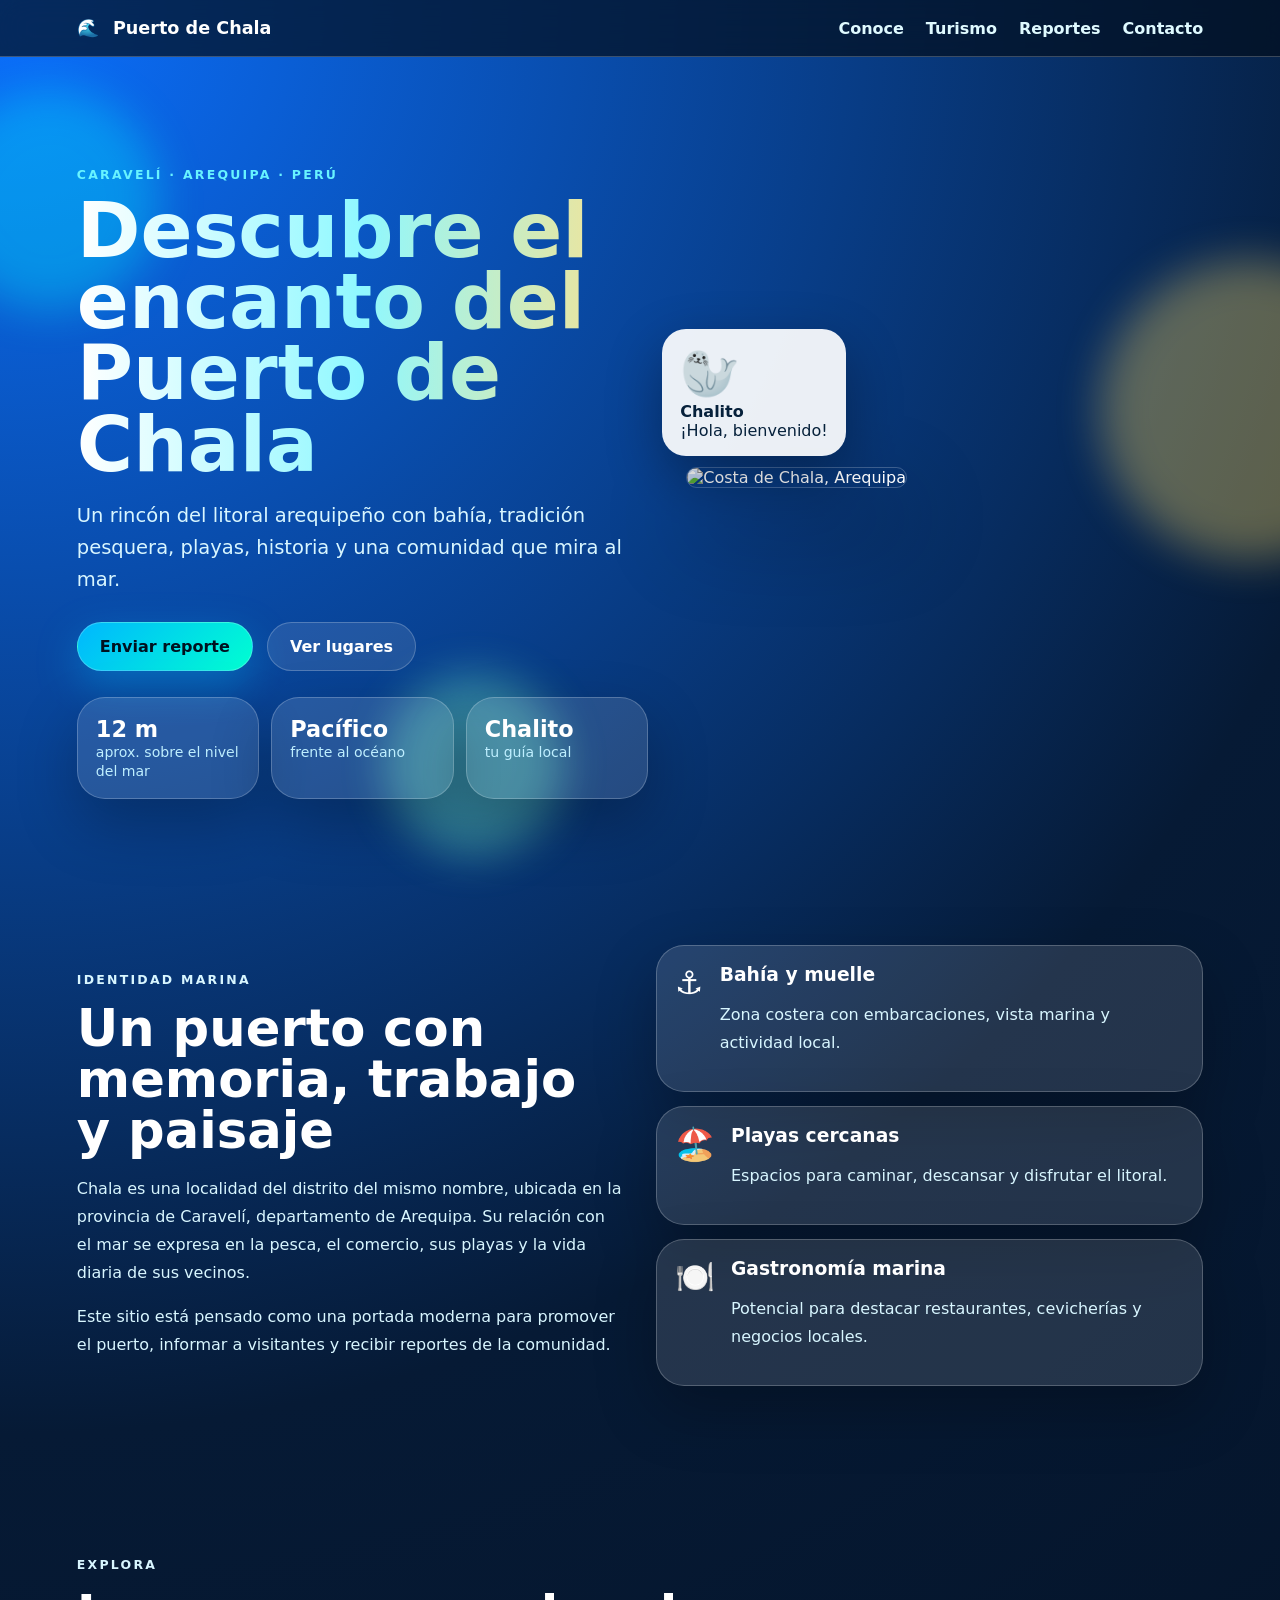
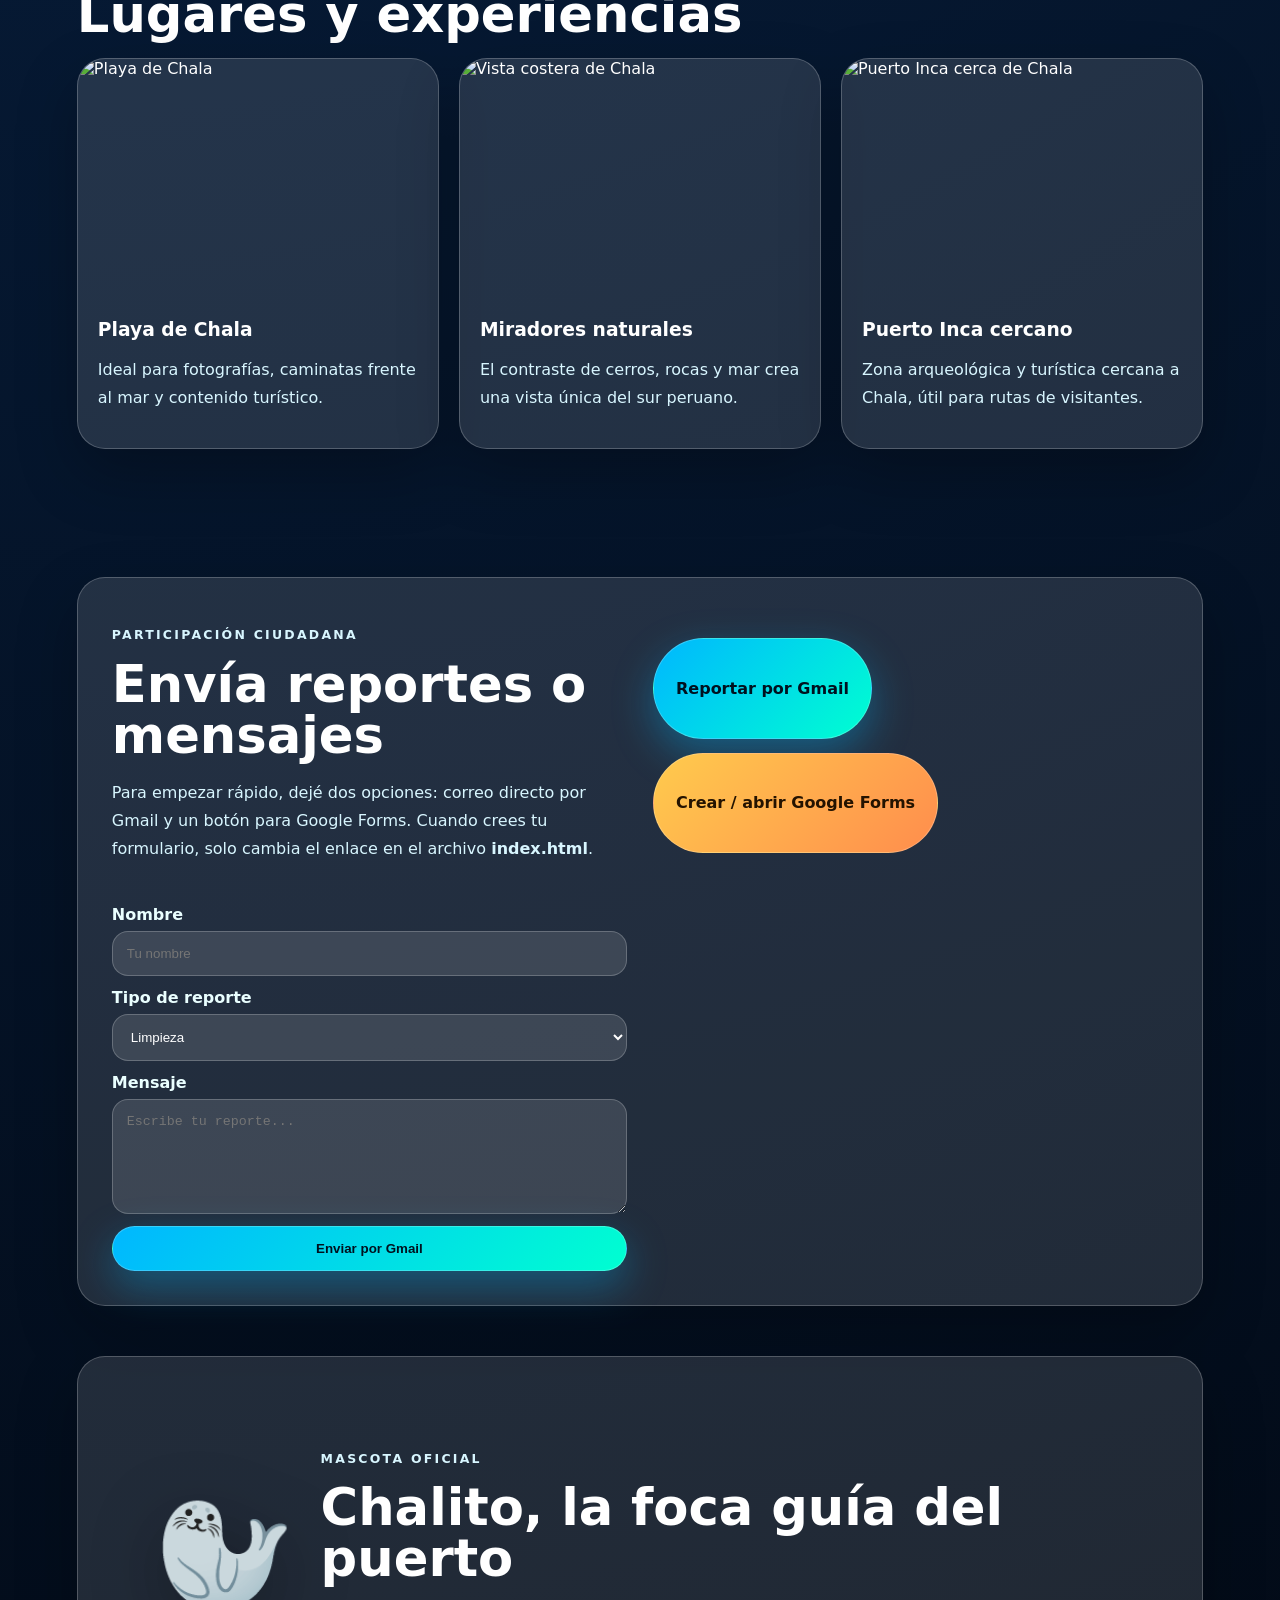
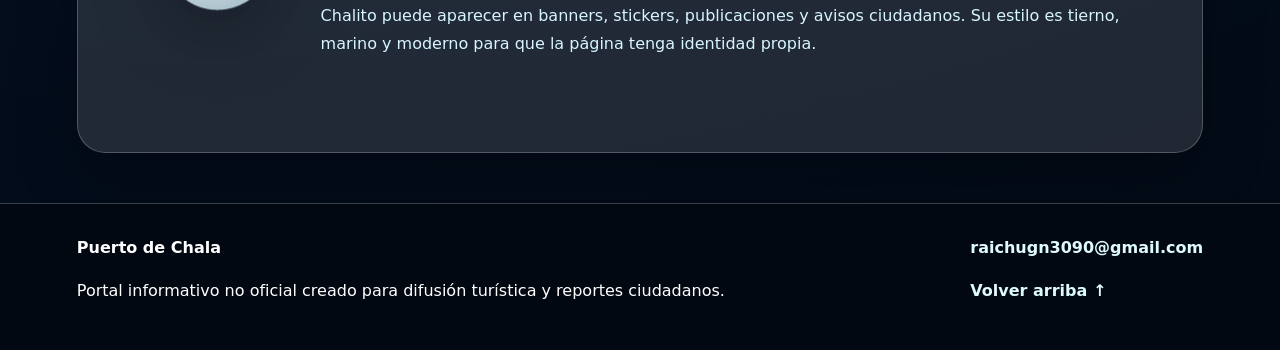
==== index.html @ b6670f64 "Add files via upload" ====
<!DOCTYPE html>
<html lang="es">
<head>
  <meta charset="UTF-8" />
  <meta name="viewport" content="width=device-width, initial-scale=1.0" />
  <title>Puerto de Chala | Mar, historia y comunidad</title>
  <meta name="description" content="Portal moderno del Puerto de Chala, Arequipa: turismo, reportes ciudadanos, historia, playas y contacto." />
  <link rel="preconnect" href="https://images.unsplash.com">
  <link rel="stylesheet" href="styles.css" />
</head>
<body>
  <div class="bg-orbs"><span></span><span></span><span></span></div>
  <header class="site-header">
    <a href="#inicio" class="brand"><span class="brand-icon">🌊</span> Puerto de Chala</a>
    <nav id="nav">
      <a href="#conoce">Conoce</a>
      <a href="#turismo">Turismo</a>
      <a href="#reportes">Reportes</a>
      <a href="#contacto">Contacto</a>
    </nav>
    <button class="menu" aria-label="Abrir menú">☰</button>
  </header>

  <main id="inicio">
    <section class="hero">
      <div class="hero-content">
        <p class="eyebrow">Caravelí · Arequipa · Perú</p>
        <h1>Descubre el encanto del Puerto de Chala</h1>
        <p class="lead">Un rincón del litoral arequipeño con bahía, tradición pesquera, playas, historia y una comunidad que mira al mar.</p>
        <div class="hero-actions">
          <a class="btn primary" href="#reportes">Enviar reporte</a>
          <a class="btn ghost" href="#turismo">Ver lugares</a>
        </div>
        <div class="stats">
          <article><strong>12 m</strong><span>aprox. sobre el nivel del mar</span></article>
          <article><strong>Pacífico</strong><span>frente al océano</span></article>
          <article><strong>Chalito</strong><span>tu guía local</span></article>
        </div>
      </div>
      <div class="hero-card">
        <img src="https://upload.wikimedia.org/wikipedia/commons/thumb/9/98/C%C3%B4te_de_Chala_%28d%C3%A9partement_Arequipa%29_P%C3%A9rou_%286%29.jpg/1280px-C%C3%B4te_de_Chala_%28d%C3%A9partement_Arequipa%29_P%C3%A9rou_%286%29.jpg" alt="Costa de Chala, Arequipa" />
        <div class="seal-mascot" title="Chalito">
          <div class="seal-face">🦭</div>
          <b>Chalito</b>
          <span>¡Hola, bienvenido!</span>
        </div>
      </div>
    </section>

    <section id="conoce" class="section split">
      <div>
        <p class="eyebrow">Identidad marina</p>
        <h2>Un puerto con memoria, trabajo y paisaje</h2>
        <p>Chala es una localidad del distrito del mismo nombre, ubicada en la provincia de Caravelí, departamento de Arequipa. Su relación con el mar se expresa en la pesca, el comercio, sus playas y la vida diaria de sus vecinos.</p>
        <p>Este sitio está pensado como una portada moderna para promover el puerto, informar a visitantes y recibir reportes de la comunidad.</p>
      </div>
      <div class="glass-list">
        <article><span>⚓</span><div><h3>Bahía y muelle</h3><p>Zona costera con embarcaciones, vista marina y actividad local.</p></div></article>
        <article><span>🏖️</span><div><h3>Playas cercanas</h3><p>Espacios para caminar, descansar y disfrutar el litoral.</p></div></article>
        <article><span>🍽️</span><div><h3>Gastronomía marina</h3><p>Potencial para destacar restaurantes, cevicherías y negocios locales.</p></div></article>
      </div>
    </section>

    <section id="turismo" class="section">
      <div class="section-head">
        <p class="eyebrow">Explora</p>
        <h2>Lugares y experiencias</h2>
      </div>
      <div class="cards">
        <article class="card">
          <img src="https://upload.wikimedia.org/wikipedia/commons/thumb/e/ea/C%C3%B4te_de_Chala_%28d%C3%A9partement_Arequipa%29_P%C3%A9rou_%287%29.jpg/1280px-C%C3%B4te_de_Chala_%28d%C3%A9partement_Arequipa%29_P%C3%A9rou_%287%29.jpg" alt="Playa de Chala" />
          <div><h3>Playa de Chala</h3><p>Ideal para fotografías, caminatas frente al mar y contenido turístico.</p></div>
        </article>
        <article class="card">
          <img src="https://upload.wikimedia.org/wikipedia/commons/thumb/f/f3/C%C3%B4te_de_Chala_%28d%C3%A9partement_Arequipa%29_P%C3%A9rou_%2811%29.jpg/1280px-C%C3%B4te_de_Chala_%28d%C3%A9partement_Arequipa%29_P%C3%A9rou_%2811%29.jpg" alt="Vista costera de Chala" />
          <div><h3>Miradores naturales</h3><p>El contraste de cerros, rocas y mar crea una vista única del sur peruano.</p></div>
        </article>
        <article class="card">
          <img src="https://upload.wikimedia.org/wikipedia/commons/thumb/c/c8/Quebrada_de_la_vaca_2017_1.jpg/1280px-Quebrada_de_la_vaca_2017_1.jpg" alt="Puerto Inca cerca de Chala" />
          <div><h3>Puerto Inca cercano</h3><p>Zona arqueológica y turística cercana a Chala, útil para rutas de visitantes.</p></div>
        </article>
      </div>
    </section>

    <section id="reportes" class="section report-box">
      <div>
        <p class="eyebrow">Participación ciudadana</p>
        <h2>Envía reportes o mensajes</h2>
        <p>Para empezar rápido, dejé dos opciones: correo directo por Gmail y un botón para Google Forms. Cuando crees tu formulario, solo cambia el enlace en el archivo <b>index.html</b>.</p>
      </div>
      <div class="report-actions">
        <a class="btn primary" href="mailto:raichugn3090@gmail.com?subject=Reporte%20Puerto%20de%20Chala&body=Hola,%20quiero%20enviar%20un%20reporte%20sobre:%0A%0ALugar:%0ADescripción:%0AFoto%20o%20evidencia:%20">Reportar por Gmail</a>
        <a class="btn secondary" href="https://forms.google.com" target="_blank" rel="noopener">Crear / abrir Google Forms</a>
      </div>
      <form class="fake-form" onsubmit="sendMail(event)">
        <label>Nombre<input id="nombre" placeholder="Tu nombre" required></label>
        <label>Tipo de reporte<select id="tipo"><option>Limpieza</option><option>Seguridad</option><option>Turismo</option><option>Negocio local</option><option>Otro</option></select></label>
        <label>Mensaje<textarea id="mensaje" placeholder="Escribe tu reporte..." required></textarea></label>
        <button class="btn primary" type="submit">Enviar por Gmail</button>
      </form>
    </section>

    <section class="section mascot-panel">
      <div class="big-seal">🦭</div>
      <div>
        <p class="eyebrow">Mascota oficial</p>
        <h2>Chalito, la foca guía del puerto</h2>
        <p>Chalito puede aparecer en banners, stickers, publicaciones y avisos ciudadanos. Su estilo es tierno, marino y moderno para que la página tenga identidad propia.</p>
      </div>
    </section>
  </main>

  <footer id="contacto">
    <div><b>Puerto de Chala</b><p>Portal informativo no oficial creado para difusión turística y reportes ciudadanos.</p></div>
    <div><a href="mailto:raichugn3090@gmail.com">raichugn3090@gmail.com</a><a href="#inicio">Volver arriba ↑</a></div>
  </footer>

  <script src="script.js"></script>
</body>
</html>
---- styles.css ----
:root{--navy:#041427;--blue:#00b7ff;--cyan:#68f3ff;--sand:#ffe7b0;--white:#fff;--glass:rgba(255,255,255,.12);--stroke:rgba(255,255,255,.22)}*{box-sizing:border-box}html{scroll-behavior:smooth}body{margin:0;font-family:Inter,system-ui,Segoe UI,Arial,sans-serif;background:radial-gradient(circle at top left,#0b70ff 0,#061a35 38%,#020914 100%);color:var(--white);overflow-x:hidden}.bg-orbs span{position:fixed;border-radius:50%;filter:blur(22px);opacity:.35;z-index:-1}.bg-orbs span:nth-child(1){width:220px;height:220px;background:#00eaff;top:90px;left:-60px}.bg-orbs span:nth-child(2){width:300px;height:300px;background:#ffdd68;right:-120px;top:260px}.bg-orbs span:nth-child(3){width:180px;height:180px;background:#7cffc7;left:30%;bottom:5%}.site-header{position:sticky;top:0;z-index:10;display:flex;align-items:center;justify-content:space-between;padding:18px 6vw;background:rgba(3,16,32,.72);backdrop-filter:blur(16px);border-bottom:1px solid var(--stroke)}.brand{font-weight:900;color:#fff;text-decoration:none;font-size:1.1rem}.brand-icon{margin-right:8px}nav{display:flex;gap:22px}nav a,footer a{color:#dffaff;text-decoration:none;font-weight:700}.menu{display:none;background:transparent;color:#fff;border:0;font-size:1.6rem}.hero{min-height:90vh;display:grid;grid-template-columns:1.05fr .95fr;gap:38px;align-items:center;padding:70px 6vw 40px}.eyebrow{letter-spacing:.18em;text-transform:uppercase;color:var(--cyan);font-weight:900;font-size:.78rem}.hero h1{font-size:clamp(2.5rem,6vw,5.8rem);line-height:.93;margin:10px 0;background:linear-gradient(90deg,#fff,#8ff8ff,#ffe18a);-webkit-background-clip:text;color:transparent}.lead{font-size:1.22rem;line-height:1.65;color:#d8f6ff;max-width:760px}.hero-actions,.report-actions{display:flex;flex-wrap:wrap;gap:14px;margin:26px 0}.btn{border:1px solid var(--stroke);border-radius:999px;padding:14px 22px;text-decoration:none;font-weight:900;color:#fff;display:inline-flex;justify-content:center;align-items:center;cursor:pointer}.primary{background:linear-gradient(135deg,#00b7ff,#00ffd1);box-shadow:0 15px 40px rgba(0,183,255,.35);color:#00111f}.secondary{background:linear-gradient(135deg,#ffcb4d,#ff8d4d);color:#241300}.ghost{background:rgba(255,255,255,.1)}.stats{display:grid;grid-template-columns:repeat(3,1fr);gap:12px;margin-top:24px}.stats article,.glass-list article,.report-box,.mascot-panel,.card{background:var(--glass);border:1px solid var(--stroke);border-radius:28px;box-shadow:0 25px 60px rgba(0,0,0,.25)}.stats article{padding:18px}.stats strong{display:block;font-size:1.4rem}.stats span{color:#bfefff;font-size:.88rem}.hero-card{position:relative}.hero-card img{width:100%;height:min(620px,72vh);object-fit:cover;border-radius:42px;border:1px solid var(--stroke);box-shadow:0 40px 90px rgba(0,0,0,.45)}.seal-mascot{position:absolute;left:-24px;bottom:32px;background:rgba(255,255,255,.92);color:#06213b;padding:16px 18px;border-radius:24px;box-shadow:0 20px 55px rgba(0,0,0,.32);animation:float 3s ease-in-out infinite}.seal-face{font-size:3rem}.seal-mascot b,.seal-mascot span{display:block}.section{padding:78px 6vw}.split{display:grid;grid-template-columns:1fr 1fr;gap:32px;align-items:center}.section h2{font-size:clamp(2rem,4vw,3.7rem);line-height:1;margin:8px 0 18px}.section p{color:#d8f6ff;line-height:1.75}.glass-list{display:grid;gap:14px}.glass-list article{display:flex;gap:16px;padding:18px}.glass-list span{font-size:2rem}.glass-list h3,.card h3{margin:0 0 8px}.cards{display:grid;grid-template-columns:repeat(3,1fr);gap:20px}.card{overflow:hidden}.card img{width:100%;height:240px;object-fit:cover;display:block}.card div{padding:20px}.report-box{display:grid;grid-template-columns:1fr 1fr;gap:26px;margin:50px 6vw;padding:34px}.fake-form{display:grid;gap:12px}.fake-form label{display:grid;gap:7px;color:#eaffff;font-weight:800}.fake-form input,.fake-form select,.fake-form textarea{width:100%;border-radius:16px;border:1px solid var(--stroke);background:rgba(255,255,255,.12);color:#fff;padding:14px;outline:none}.fake-form textarea{min-height:115px}option{color:#061a35}.mascot-panel{display:grid;grid-template-columns:auto 1fr;gap:26px;align-items:center;margin:50px 6vw}.big-seal{font-size:7rem;filter:drop-shadow(0 20px 35px rgba(0,0,0,.3));animation:float 3s ease-in-out infinite}footer{display:flex;justify-content:space-between;gap:20px;padding:34px 6vw;background:#020812;border-top:1px solid var(--stroke)}footer div{display:grid;gap:8px}@keyframes float{0%,100%{transform:translateY(0)}50%{transform:translateY(-14px)}}@media(max-width:850px){nav{display:none;position:absolute;right:6vw;top:68px;background:#031020;border:1px solid var(--stroke);border-radius:18px;padding:16px;flex-direction:column}.menu{display:block}nav.open{display:flex}.hero,.split,.report-box,.mascot-panel{grid-template-columns:1fr}.stats,.cards{grid-template-columns:1fr}.hero{padding-top:38px}.seal-mascot{left:14px;bottom:18px}footer{flex-direction:column}.card img{height:210px}}
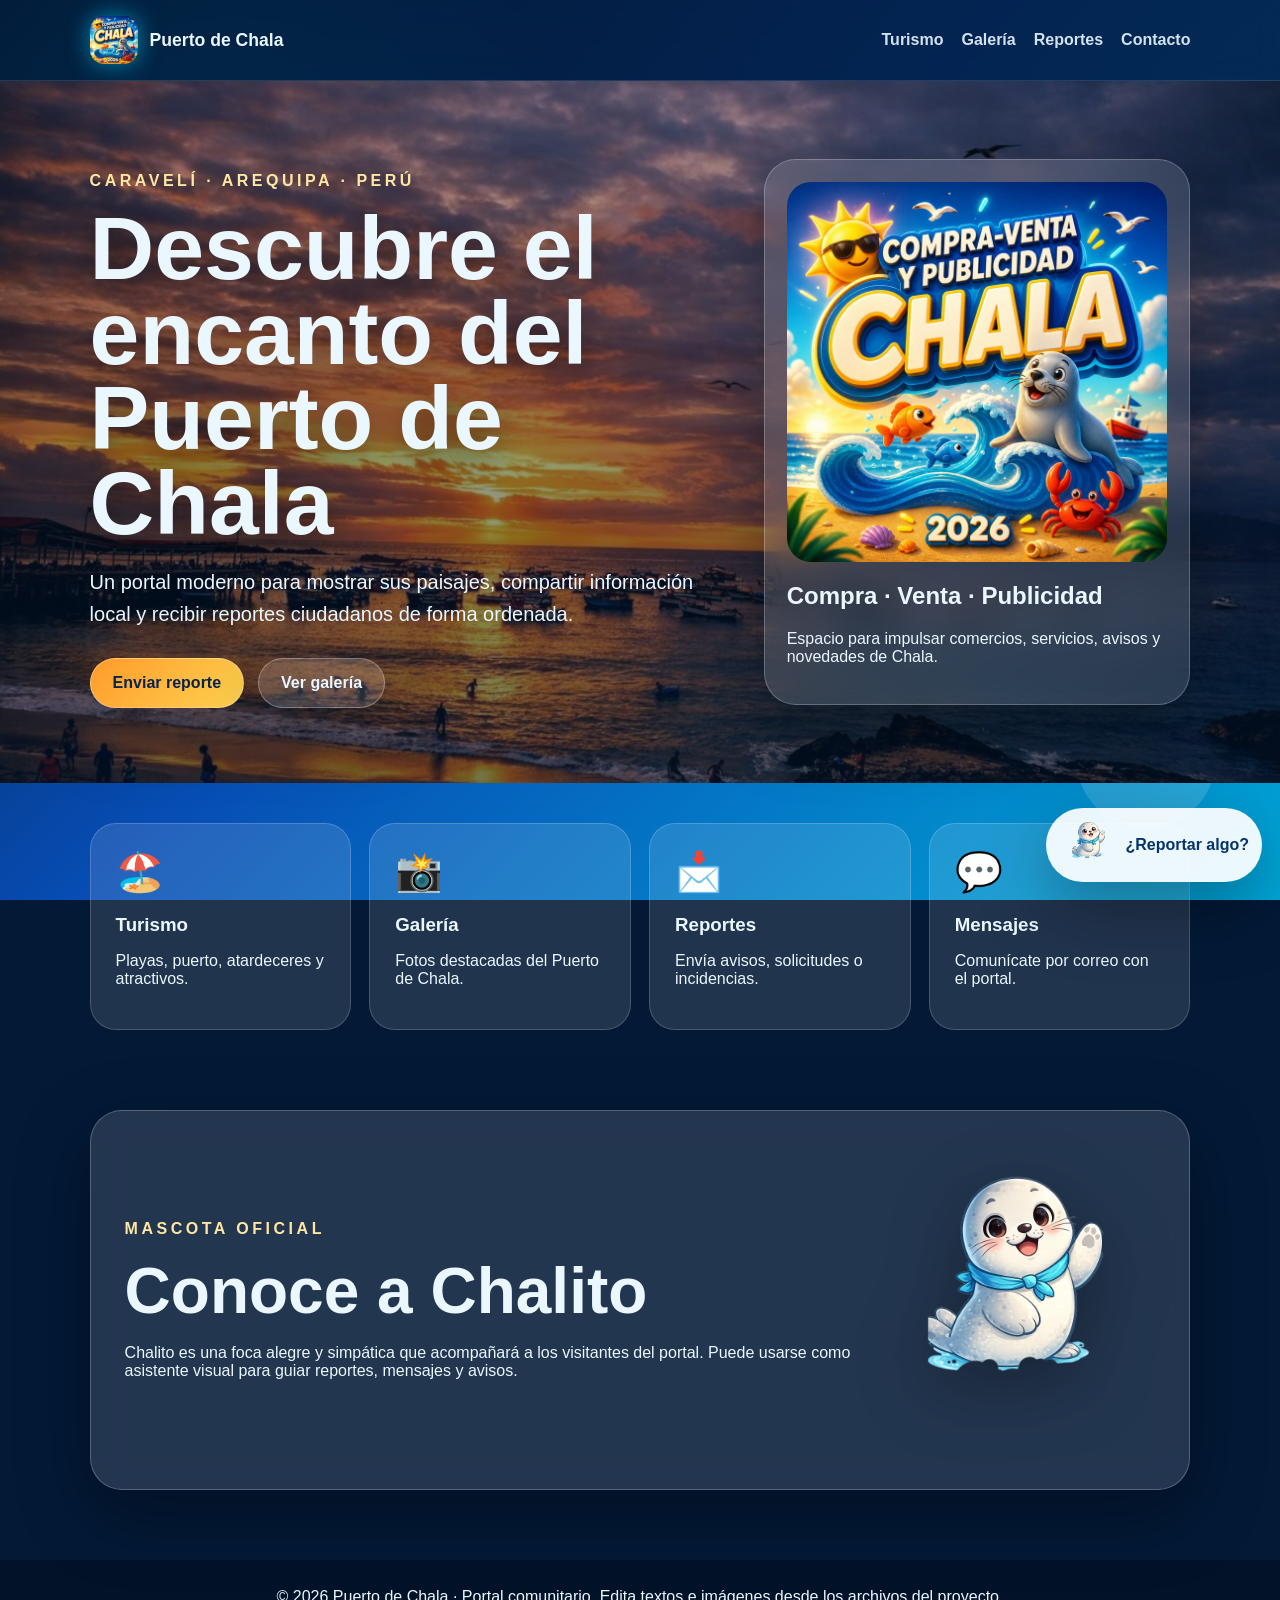
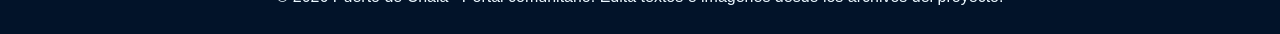
==== commit 5c54af0e: "Add files via upload" ====
--- a/index.html
+++ b/index.html
@@ -3,118 +3,60 @@
 <head>
   <meta charset="UTF-8" />
   <meta name="viewport" content="width=device-width, initial-scale=1.0" />
-  <title>Puerto de Chala | Mar, historia y comunidad</title>
-  <meta name="description" content="Portal moderno del Puerto de Chala, Arequipa: turismo, reportes ciudadanos, historia, playas y contacto." />
-  <link rel="preconnect" href="https://images.unsplash.com">
-  <link rel="stylesheet" href="styles.css" />
+  <title>Puerto de Chala | Portal Oficial Comunitario</title>
+  <meta name="description" content="Portal moderno del Puerto de Chala: turismo, reportes, mensajes y compra-venta local." />
+  <link rel="icon" href="assets/img/logo-principal.jpg" />
+  <link rel="stylesheet" href="assets/css/styles.css" />
 </head>
 <body>
-  <div class="bg-orbs"><span></span><span></span><span></span></div>
-  <header class="site-header">
-    <a href="#inicio" class="brand"><span class="brand-icon">🌊</span> Puerto de Chala</a>
-    <nav id="nav">
-      <a href="#conoce">Conoce</a>
-      <a href="#turismo">Turismo</a>
-      <a href="#reportes">Reportes</a>
-      <a href="#contacto">Contacto</a>
+  <div class="sea-bg" aria-hidden="true"><span></span><span></span><span></span><span></span></div>
+  <header class="topbar">
+    <a class="brand" href="index.html"><img src="assets/img/logo-principal.jpg" alt="Logo Compra Venta Chala" /><strong>Puerto de Chala</strong></a>
+    <nav>
+      <a href="pages/turismo.html">Turismo</a>
+      <a href="pages/galeria.html">Galería</a>
+      <a href="pages/reportes.html">Reportes</a>
+      <a href="pages/contacto.html">Contacto</a>
     </nav>
-    <button class="menu" aria-label="Abrir menú">☰</button>
   </header>
 
-  <main id="inicio">
+  <main>
     <section class="hero">
       <div class="hero-content">
         <p class="eyebrow">Caravelí · Arequipa · Perú</p>
         <h1>Descubre el encanto del Puerto de Chala</h1>
-        <p class="lead">Un rincón del litoral arequipeño con bahía, tradición pesquera, playas, historia y una comunidad que mira al mar.</p>
-        <div class="hero-actions">
-          <a class="btn primary" href="#reportes">Enviar reporte</a>
-          <a class="btn ghost" href="#turismo">Ver lugares</a>
-        </div>
-        <div class="stats">
-          <article><strong>12 m</strong><span>aprox. sobre el nivel del mar</span></article>
-          <article><strong>Pacífico</strong><span>frente al océano</span></article>
-          <article><strong>Chalito</strong><span>tu guía local</span></article>
+        <p class="lead">Un portal moderno para mostrar sus paisajes, compartir información local y recibir reportes ciudadanos de forma ordenada.</p>
+        <div class="actions">
+          <a class="btn primary" href="pages/reportes.html">Enviar reporte</a>
+          <a class="btn ghost" href="pages/galeria.html">Ver galería</a>
         </div>
       </div>
-      <div class="hero-card">
-        <img src="https://upload.wikimedia.org/wikipedia/commons/thumb/9/98/C%C3%B4te_de_Chala_%28d%C3%A9partement_Arequipa%29_P%C3%A9rou_%286%29.jpg/1280px-C%C3%B4te_de_Chala_%28d%C3%A9partement_Arequipa%29_P%C3%A9rou_%286%29.jpg" alt="Costa de Chala, Arequipa" />
-        <div class="seal-mascot" title="Chalito">
-          <div class="seal-face">🦭</div>
-          <b>Chalito</b>
-          <span>¡Hola, bienvenido!</span>
-        </div>
-      </div>
+      <aside class="hero-card glass">
+        <img src="assets/img/logo-compra-venta-chala.jpg" alt="Compra venta y publicidad Chala" />
+        <h2>Compra · Venta · Publicidad</h2>
+        <p>Espacio para impulsar comercios, servicios, avisos y novedades de Chala.</p>
+      </aside>
     </section>
 
-    <section id="conoce" class="section split">
-      <div>
-        <p class="eyebrow">Identidad marina</p>
-        <h2>Un puerto con memoria, trabajo y paisaje</h2>
-        <p>Chala es una localidad del distrito del mismo nombre, ubicada en la provincia de Caravelí, departamento de Arequipa. Su relación con el mar se expresa en la pesca, el comercio, sus playas y la vida diaria de sus vecinos.</p>
-        <p>Este sitio está pensado como una portada moderna para promover el puerto, informar a visitantes y recibir reportes de la comunidad.</p>
-      </div>
-      <div class="glass-list">
-        <article><span>⚓</span><div><h3>Bahía y muelle</h3><p>Zona costera con embarcaciones, vista marina y actividad local.</p></div></article>
-        <article><span>🏖️</span><div><h3>Playas cercanas</h3><p>Espacios para caminar, descansar y disfrutar el litoral.</p></div></article>
-        <article><span>🍽️</span><div><h3>Gastronomía marina</h3><p>Potencial para destacar restaurantes, cevicherías y negocios locales.</p></div></article>
-      </div>
+    <section class="quick-grid">
+      <a class="quick-card" href="pages/turismo.html"><span>🏖️</span><h3>Turismo</h3><p>Playas, puerto, atardeceres y atractivos.</p></a>
+      <a class="quick-card" href="pages/galeria.html"><span>📸</span><h3>Galería</h3><p>Fotos destacadas del Puerto de Chala.</p></a>
+      <a class="quick-card" href="pages/reportes.html"><span>📩</span><h3>Reportes</h3><p>Envía avisos, solicitudes o incidencias.</p></a>
+      <a class="quick-card" href="pages/contacto.html"><span>💬</span><h3>Mensajes</h3><p>Comunícate por correo con el portal.</p></a>
     </section>
 
-    <section id="turismo" class="section">
-      <div class="section-head">
-        <p class="eyebrow">Explora</p>
-        <h2>Lugares y experiencias</h2>
-      </div>
-      <div class="cards">
-        <article class="card">
-          <img src="https://upload.wikimedia.org/wikipedia/commons/thumb/e/ea/C%C3%B4te_de_Chala_%28d%C3%A9partement_Arequipa%29_P%C3%A9rou_%287%29.jpg/1280px-C%C3%B4te_de_Chala_%28d%C3%A9partement_Arequipa%29_P%C3%A9rou_%287%29.jpg" alt="Playa de Chala" />
-          <div><h3>Playa de Chala</h3><p>Ideal para fotografías, caminatas frente al mar y contenido turístico.</p></div>
-        </article>
-        <article class="card">
-          <img src="https://upload.wikimedia.org/wikipedia/commons/thumb/f/f3/C%C3%B4te_de_Chala_%28d%C3%A9partement_Arequipa%29_P%C3%A9rou_%2811%29.jpg/1280px-C%C3%B4te_de_Chala_%28d%C3%A9partement_Arequipa%29_P%C3%A9rou_%2811%29.jpg" alt="Vista costera de Chala" />
-          <div><h3>Miradores naturales</h3><p>El contraste de cerros, rocas y mar crea una vista única del sur peruano.</p></div>
-        </article>
-        <article class="card">
-          <img src="https://upload.wikimedia.org/wikipedia/commons/thumb/c/c8/Quebrada_de_la_vaca_2017_1.jpg/1280px-Quebrada_de_la_vaca_2017_1.jpg" alt="Puerto Inca cerca de Chala" />
-          <div><h3>Puerto Inca cercano</h3><p>Zona arqueológica y turística cercana a Chala, útil para rutas de visitantes.</p></div>
-        </article>
-      </div>
-    </section>
-
-    <section id="reportes" class="section report-box">
-      <div>
-        <p class="eyebrow">Participación ciudadana</p>
-        <h2>Envía reportes o mensajes</h2>
-        <p>Para empezar rápido, dejé dos opciones: correo directo por Gmail y un botón para Google Forms. Cuando crees tu formulario, solo cambia el enlace en el archivo <b>index.html</b>.</p>
-      </div>
-      <div class="report-actions">
-        <a class="btn primary" href="mailto:raichugn3090@gmail.com?subject=Reporte%20Puerto%20de%20Chala&body=Hola,%20quiero%20enviar%20un%20reporte%20sobre:%0A%0ALugar:%0ADescripción:%0AFoto%20o%20evidencia:%20">Reportar por Gmail</a>
-        <a class="btn secondary" href="https://forms.google.com" target="_blank" rel="noopener">Crear / abrir Google Forms</a>
-      </div>
-      <form class="fake-form" onsubmit="sendMail(event)">
-        <label>Nombre<input id="nombre" placeholder="Tu nombre" required></label>
-        <label>Tipo de reporte<select id="tipo"><option>Limpieza</option><option>Seguridad</option><option>Turismo</option><option>Negocio local</option><option>Otro</option></select></label>
-        <label>Mensaje<textarea id="mensaje" placeholder="Escribe tu reporte..." required></textarea></label>
-        <button class="btn primary" type="submit">Enviar por Gmail</button>
-      </form>
-    </section>
-
-    <section class="section mascot-panel">
-      <div class="big-seal">🦭</div>
+    <section class="split glass">
       <div>
         <p class="eyebrow">Mascota oficial</p>
-        <h2>Chalito, la foca guía del puerto</h2>
-        <p>Chalito puede aparecer en banners, stickers, publicaciones y avisos ciudadanos. Su estilo es tierno, marino y moderno para que la página tenga identidad propia.</p>
+        <h2>Conoce a Chalito</h2>
+        <p>Chalito es una foca alegre y simpática que acompañará a los visitantes del portal. Puede usarse como asistente visual para guiar reportes, mensajes y avisos.</p>
       </div>
+      <img class="chalito-big" src="assets/img/chalito.png" alt="Chalito, la foca mascota del portal" />
     </section>
   </main>
 
-  <footer id="contacto">
-    <div><b>Puerto de Chala</b><p>Portal informativo no oficial creado para difusión turística y reportes ciudadanos.</p></div>
-    <div><a href="mailto:raichugn3090@gmail.com">raichugn3090@gmail.com</a><a href="#inicio">Volver arriba ↑</a></div>
-  </footer>
-
-  <script src="script.js"></script>
+  <a class="floating-chalito" href="pages/reportes.html" title="Enviar reporte con Chalito"><img src="assets/img/chalito.png" alt="Chalito" /><span>¿Reportar algo?</span></a>
+  <footer>© 2026 Puerto de Chala · Portal comunitario. Edita textos e imágenes desde los archivos del proyecto.</footer>
+  <script src="assets/js/script.js"></script>
 </body>
 </html>
--- a/assets/css/styles.css
+++ b/assets/css/styles.css
@@ -0,0 +1,14 @@
+/* =====================================================
+   PUERTO DE CHALA - ESTILOS PRINCIPALES
+   Edita colores, tamaños y fondos desde esta hoja.
+   ===================================================== */
+:root{
+  --azul-profundo:#04235c; --azul:#006dff; --celeste:#00d5ff; --arena:#ffe7a3;
+  --naranja:#ff9a2b; --blanco:#ffffff; --texto:#eaf7ff; --glass:rgba(255,255,255,.13);
+  --sombra:0 24px 70px rgba(0,0,0,.35);
+}
+*{box-sizing:border-box} body{margin:0;font-family:Arial,Helvetica,sans-serif;color:var(--texto);background:#031936;overflow-x:hidden}
+a{color:inherit;text-decoration:none} img{max-width:100%;display:block}.sea-bg{position:fixed;inset:0;background:radial-gradient(circle at 15% 20%,rgba(0,213,255,.35),transparent 28%),linear-gradient(135deg,#031936,#074db4 45%,#00a7d8);z-index:-2}.sea-bg span{position:absolute;border-radius:50%;background:rgba(255,255,255,.15);animation:float 9s infinite ease-in-out}.sea-bg span:nth-child(1){width:90px;height:90px;left:8%;top:72%}.sea-bg span:nth-child(2){width:35px;height:35px;right:14%;top:18%;animation-delay:1s}.sea-bg span:nth-child(3){width:140px;height:140px;right:5%;bottom:8%;animation-delay:2s}.sea-bg span:nth-child(4){width:50px;height:50px;left:45%;top:10%;animation-delay:3s}@keyframes float{50%{transform:translateY(-24px) scale(1.05)}}
+.topbar{position:sticky;top:0;z-index:10;display:flex;justify-content:space-between;align-items:center;padding:16px 7%;background:rgba(3,25,54,.78);backdrop-filter:blur(18px);border-bottom:1px solid rgba(255,255,255,.12)}.brand{display:flex;align-items:center;gap:12px;font-size:1.1rem}.brand img{width:48px;height:48px;border-radius:14px;object-fit:cover;box-shadow:0 0 22px rgba(0,213,255,.55)}nav{display:flex;gap:18px;flex-wrap:wrap}nav a{font-weight:700;opacity:.9}nav a:hover{color:var(--arena)}
+.hero{min-height:78vh;display:grid;grid-template-columns:1.2fr .8fr;gap:34px;align-items:center;padding:70px 7%;background:linear-gradient(rgba(3,25,54,.28),rgba(3,25,54,.55)),url('../img/puerto-atardecer-dramatico.jpg') center/cover no-repeat}.eyebrow{letter-spacing:.22em;text-transform:uppercase;color:var(--arena);font-weight:900}.hero h1{font-size:clamp(2.5rem,7vw,6.8rem);line-height:.95;margin:12px 0;text-shadow:0 7px 30px rgba(0,0,0,.45)}.lead{font-size:1.25rem;max-width:720px;line-height:1.6}.actions{display:flex;gap:14px;flex-wrap:wrap;margin-top:28px}.btn{padding:15px 22px;border-radius:999px;font-weight:900;border:1px solid rgba(255,255,255,.3);box-shadow:var(--sombra)}.primary{background:linear-gradient(135deg,var(--naranja),#ffd44f);color:#08234c}.ghost{background:rgba(255,255,255,.13)}.glass{background:var(--glass);border:1px solid rgba(255,255,255,.23);box-shadow:var(--sombra);backdrop-filter:blur(18px);border-radius:32px}.hero-card{padding:22px}.hero-card img{border-radius:24px;margin-bottom:18px}.quick-grid{display:grid;grid-template-columns:repeat(4,1fr);gap:18px;padding:40px 7%}.quick-card{padding:25px;border-radius:26px;background:rgba(255,255,255,.12);border:1px solid rgba(255,255,255,.18);transition:.25s}.quick-card:hover{transform:translateY(-8px);background:rgba(255,255,255,.2)}.quick-card span{font-size:2.4rem}.quick-card h3{margin-bottom:8px}.split{margin:40px 7% 70px;padding:34px;display:grid;grid-template-columns:1fr 280px;gap:25px;align-items:center}.split h2,.page-title h1{font-size:clamp(2rem,5vw,4rem);margin:.2em 0}.chalito-big{max-height:310px;margin:auto;filter:drop-shadow(0 20px 35px rgba(0,0,0,.35))}.floating-chalito{position:fixed;right:18px;bottom:18px;z-index:20;display:flex;align-items:center;gap:8px;background:rgba(255,255,255,.92);color:#06336d;padding:8px 13px;border-radius:999px;font-weight:900;box-shadow:var(--sombra)}.floating-chalito img{width:58px;height:58px;object-fit:contain}.page-hero{padding:70px 7% 35px;background:linear-gradient(rgba(3,25,54,.32),rgba(3,25,54,.8)),url('../img/puerto-atardecer-claro.jpg') center/cover no-repeat}.content{padding:35px 7% 80px}.cards{display:grid;grid-template-columns:repeat(3,1fr);gap:22px}.card{padding:24px;border-radius:26px;background:rgba(255,255,255,.12);border:1px solid rgba(255,255,255,.18)}.gallery{display:grid;grid-template-columns:repeat(3,1fr);gap:18px}.gallery img{height:260px;width:100%;object-fit:cover;border-radius:24px;box-shadow:var(--sombra)}form{display:grid;gap:14px;max-width:760px}input,select,textarea{width:100%;padding:15px 16px;border-radius:16px;border:1px solid rgba(255,255,255,.28);background:rgba(255,255,255,.12);color:#fff;font-size:1rem}option{color:#111}textarea{min-height:150px}button{cursor:pointer}.note{padding:16px;border-radius:18px;background:rgba(255,255,255,.12);border:1px solid rgba(255,255,255,.2);margin:18px 0}footer{text-align:center;padding:28px;background:rgba(0,0,0,.24)}
+@media(max-width:900px){.hero,.split{grid-template-columns:1fr}.quick-grid,.cards,.gallery{grid-template-columns:1fr 1fr}.topbar{align-items:flex-start;gap:12px;flex-direction:column}.hero{padding-top:45px}.floating-chalito span{display:none}}@media(max-width:560px){.quick-grid,.cards,.gallery{grid-template-columns:1fr}.gallery img{height:220px}.hero h1{font-size:3rem}}
